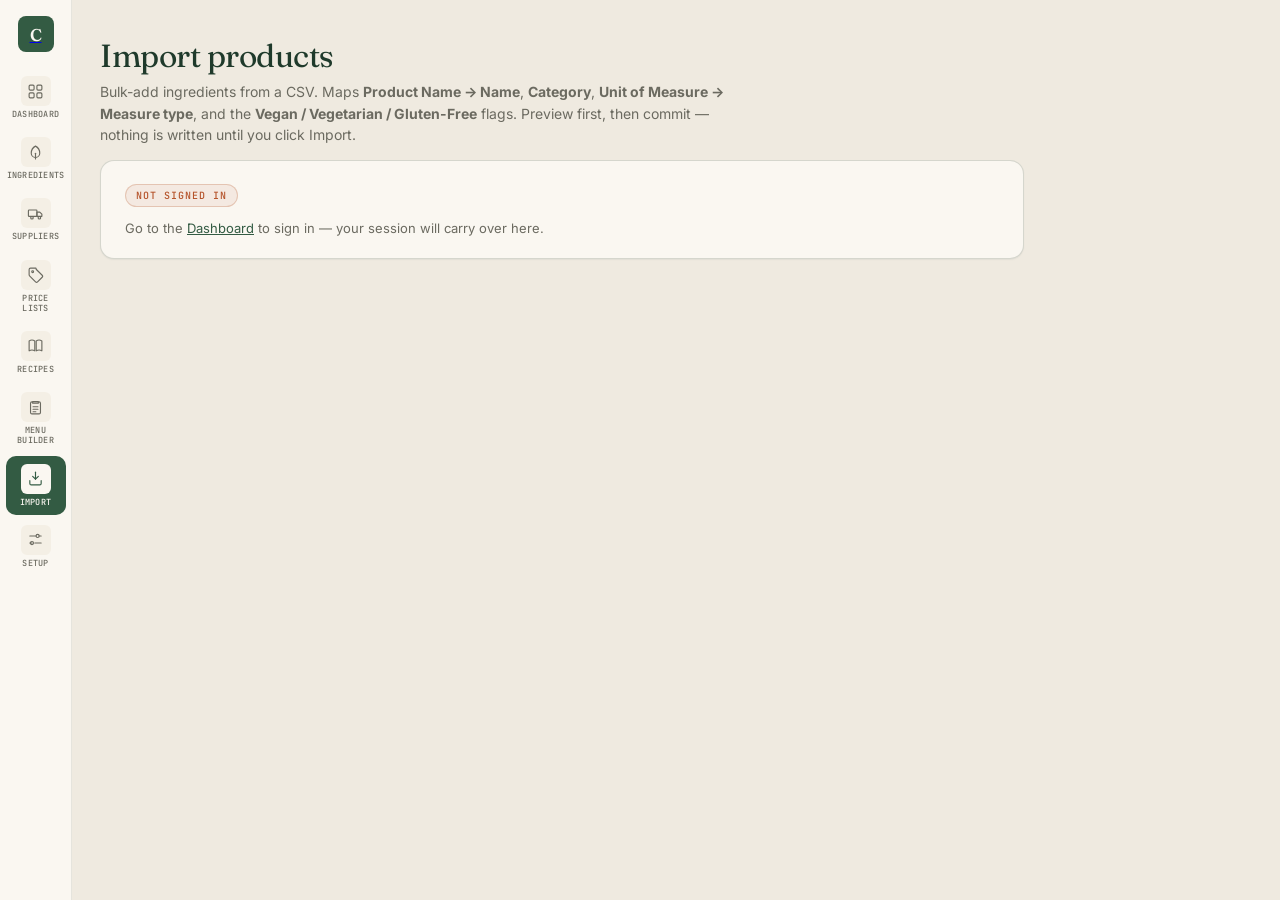
==== import.html @ efb662e0 "Add discard-unsaved-changes guard for dialogs (ESC/backdrop/close-button), skipping the non-form rec" ====
<!DOCTYPE html>
<html lang="en">
<head>
<meta charset="UTF-8">
<meta name="viewport" content="width=device-width, initial-scale=1">
<title>Carisma Ops — Import</title>
<script src="https://accounts.google.com/gsi/client" async defer></script>
<link rel="preconnect" href="https://fonts.googleapis.com">
<link rel="preconnect" href="https://fonts.gstatic.com" crossorigin>
<link href="https://fonts.googleapis.com/css2?family=Fraunces:opsz,wght@9..144,300;9..144,400;9..144,500;9..144,600;9..144,700&family=Inter:wght@400;500;600;700&family=JetBrains+Mono:wght@400;500&display=swap" rel="stylesheet">
<link rel="stylesheet" href="css/style.css?v=6">
</head>
<body>

<header class="app-header">
  <a class="brand" href="index.html" aria-label="Carisma Ops — Dashboard" title="Carisma Ops"></a>
  <nav class="app-nav">
    <a href="index.html" title="Dashboard"><span class="rail-icon"><svg viewBox="0 0 24 24" fill="none" stroke="currentColor" stroke-width="1.6" stroke-linecap="round" stroke-linejoin="round"><rect x="3" y="3" width="7" height="7" rx="1.5"/><rect x="14" y="3" width="7" height="7" rx="1.5"/><rect x="3" y="14" width="7" height="7" rx="1.5"/><rect x="14" y="14" width="7" height="7" rx="1.5"/></svg></span><span class="rail-label">Dashboard</span></a>
    <a href="ingredients.html" title="Ingredients"><span class="rail-icon"><svg viewBox="0 0 24 24" fill="none" stroke="currentColor" stroke-width="1.6" stroke-linecap="round" stroke-linejoin="round"><path d="M12 3c4 2 6 6 6 10a6 6 0 0 1-12 0c0-4 2-8 6-10z"/><path d="M12 13v8"/></svg></span><span class="rail-label">Ingredients</span></a>
    <a href="suppliers.html" title="Suppliers"><span class="rail-icon"><svg viewBox="0 0 24 24" fill="none" stroke="currentColor" stroke-width="1.6" stroke-linecap="round" stroke-linejoin="round"><rect x="2" y="7" width="12" height="9" rx="1"/><path d="M14 10h4l3 3v3h-7z"/><circle cx="7" cy="18" r="1.8"/><circle cx="17.5" cy="18" r="1.8"/></svg></span><span class="rail-label">Suppliers</span></a>
    <a href="supplier-ingredients.html" title="Price Lists"><span class="rail-icon"><svg viewBox="0 0 24 24" fill="none" stroke="currentColor" stroke-width="1.6" stroke-linecap="round" stroke-linejoin="round"><path d="M12.5 3H5a2 2 0 0 0-2 2v7.5a2 2 0 0 0 .59 1.41l8.5 8.5a2 2 0 0 0 2.82 0l6.5-6.5a2 2 0 0 0 0-2.82l-8.5-8.5A2 2 0 0 0 12.5 3z"/><circle cx="8" cy="8" r="1.3"/></svg></span><span class="rail-label">Price Lists</span></a>
    <a href="recipes.html" title="Recipes"><span class="rail-icon"><svg viewBox="0 0 24 24" fill="none" stroke="currentColor" stroke-width="1.6" stroke-linecap="round" stroke-linejoin="round"><path d="M3 5.5c2.5-1.5 5.5-1.5 8 0v14c-2.5-1.5-5.5-1.5-8 0z"/><path d="M21 5.5c-2.5-1.5-5.5-1.5-8 0v14c2.5-1.5 5.5-1.5 8 0z"/></svg></span><span class="rail-label">Recipes</span></a>
    <a href="menu.html" title="Menu Builder"><span class="rail-icon"><svg viewBox="0 0 24 24" fill="none" stroke="currentColor" stroke-width="1.6" stroke-linecap="round" stroke-linejoin="round"><rect x="5" y="4" width="14" height="17" rx="2"/><path d="M9 3.5h6a1 1 0 0 1 1 1V6H8V4.5a1 1 0 0 1 1-1z"/><path d="M8.5 11h7M8.5 14.5h7M8.5 18h4"/></svg></span><span class="rail-label">Menu Builder</span></a>
    <a href="import.html" class="active" title="Import"><span class="rail-icon"><svg viewBox="0 0 24 24" fill="none" stroke="currentColor" stroke-width="1.6" stroke-linecap="round" stroke-linejoin="round"><path d="M12 3v10"/><path d="M8 9l4 4 4-4"/><path d="M4 15v4a2 2 0 0 0 2 2h12a2 2 0 0 0 2-2v-4"/></svg></span><span class="rail-label">Import</span></a>
    <a href="setup.html" title="Setup"><span class="rail-icon"><svg viewBox="0 0 24 24" fill="none" stroke="currentColor" stroke-width="1.6" stroke-linecap="round" stroke-linejoin="round"><path d="M4 7h9M17 7h3M4 17h3M11 17h9"/><circle cx="15" cy="7" r="2.2"/><circle cx="7" cy="17" r="2.2"/></svg></span><span class="rail-label">Setup</span></a>
  </nav>
</header>

<main>
  <h1>Import products</h1>
  <p class="sub">Bulk-add ingredients from a CSV. Maps <strong>Product Name → Name</strong>, <strong>Category</strong>, <strong>Unit of Measure → Measure type</strong>, and the <strong>Vegan / Vegetarian / Gluten-Free</strong> flags. Preview first, then commit — nothing is written until you click Import.</p>

  <div id="signedOutNotice" class="card" style="display:none;">
    <span class="badge off">Not signed in</span>
    <p style="font-size:13px; color:var(--muted); margin-bottom:0;">Go to the <a href="index.html">Dashboard</a> to sign in — your session will carry over here.</p>
  </div>

  <div class="card" id="importCard" style="display:none;">
    <h2 style="margin-top:0;">1. Provide the CSV</h2>
    <label>Choose a .csv file</label>
    <input type="file" id="csvFile" accept=".csv,text/csv">
    <label style="margin-top:16px;">…or paste CSV text</label>
    <textarea id="csvText" style="min-height:120px; font-family:ui-monospace, Menlo, monospace; font-size:12px;" placeholder="Product Name,SKU,Category,Unit of Measure,..."></textarea>
    <div class="checks">
      <label><input type="checkbox" id="skipDupes" checked> Skip products that already exist (match by name)</label>
    </div>
    <button type="button" id="previewBtn">Preview</button>
    <div id="status" class="status-line"></div>
  </div>

  <div class="card" id="previewCard" style="display:none;">
    <h2 style="margin-top:0;">2. Review</h2>
    <div id="summary" class="sub"></div>
    <div style="overflow-x:auto;">
      <table id="previewTable">
        <thead><tr>
          <th>Status</th><th>Name</th><th>Category</th><th>Measure type</th>
          <th>Base unit</th><th>Vg</th><th>Veg</th><th>GF</th><th>Note</th>
        </tr></thead>
        <tbody id="previewBody"></tbody>
      </table>
    </div>
    <button type="button" id="importBtn">Import</button>
    <button type="button" id="cancelBtn" class="secondary">Start over</button>
    <div id="importStatus" class="status-line"></div>
  </div>
</main>

<script src="js/config.js?v=2"></script>
<script src="js/sheets.js?v=2"></script>
<script src="js/units.js?v=3"></script>
<script>
  const RANGE = 'Ingredients!A:K';
  const HEADERS = ['ID','NAME','CATEGORY','MEASURE TYPE','BASE UNIT','DESCRIPTION','STORAGE','SHELF LIFE','VEGAN','VEGETARIAN','GLUTEN FREE'];

  // Unit of Measure (from the CSV) -> one of the app's three measure families.
  // Anything counted (pieces, bunches, packs, dozens…) collapses to "Unit".
  const UOM_MAP = {
    kg: 'Weight', kgs: 'Weight', kilogram: 'Weight', kilograms: 'Weight', kilo: 'Weight', kilos: 'Weight',
    g: 'Weight', gram: 'Weight', grams: 'Weight', gr: 'Weight', weight: 'Weight',
    l: 'Volume', litre: 'Volume', litres: 'Volume', liter: 'Volume', liters: 'Volume',
    ml: 'Volume', millilitre: 'Volume', millilitres: 'Volume', volume: 'Volume',
    piece: 'Unit', pieces: 'Unit', pc: 'Unit', pcs: 'Unit', each: 'Unit', unit: 'Unit', units: 'Unit',
    clove: 'Unit', cloves: 'Unit', bunch: 'Unit', bunches: 'Unit', pack: 'Unit', packs: 'Unit',
    dozen: 'Unit', dozens: 'Unit', head: 'Unit', heads: 'Unit', tin: 'Unit', tins: 'Unit', can: 'Unit', cans: 'Unit'
  };

  const status = document.getElementById('status');
  const importStatus = document.getElementById('importStatus');
  let token = null;
  let existingNames = new Set(); // lowercased names already in the Ingredients tab
  let parsed = [];              // preview rows: {name, category, measureType, baseUnit, vegan, veg, gf, status, note}

  function setStatus(msg, kind) { status.textContent = msg; status.className = 'status-line' + (kind ? ' ' + kind : ''); }
  function setImportStatus(msg, kind) { importStatus.textContent = msg; importStatus.className = 'status-line' + (kind ? ' ' + kind : ''); }

  function requireAuth() {
    const cfg = getStoredConfig();
    token = tryResumeSession();
    if (!token || !cfg.spreadsheetId) {
      document.getElementById('signedOutNotice').style.display = 'block';
      document.getElementById('importCard').style.display = 'none';
      return false;
    }
    document.getElementById('signedOutNotice').style.display = 'none';
    document.getElementById('importCard').style.display = 'block';
    return true;
  }

  function flagChecked(v) {
    return ['yes', 'checked', 'true', 'x', '1', 'y'].includes((v || '').toString().trim().toLowerCase());
  }
  function flagValue(isChecked) { return isChecked ? 'Yes' : ''; }

  // Minimal RFC-4180-ish CSV parser: handles quoted fields, embedded commas,
  // and "" escaped quotes. Returns an array of string arrays.
  function parseCSV(text) {
    if (text.charCodeAt(0) === 0xFEFF) text = text.slice(1); // strip UTF-8 BOM
    const rows = [];
    let field = '', row = [], inQuotes = false;
    for (let i = 0; i < text.length; i++) {
      const ch = text[i];
      if (inQuotes) {
        if (ch === '"') {
          if (text[i + 1] === '"') { field += '"'; i++; }
          else inQuotes = false;
        } else field += ch;
      } else {
        if (ch === '"') inQuotes = true;
        else if (ch === ',') { row.push(field); field = ''; }
        else if (ch === '\r') { /* ignore */ }
        else if (ch === '\n') { row.push(field); rows.push(row); row = []; field = ''; }
        else field += ch;
      }
    }
    if (field.length > 0 || row.length > 0) { row.push(field); rows.push(row); }
    return rows;
  }

  // Finds a column index by trying each candidate against the header names.
  function findCol(header, candidates, contains) {
    const norm = header.map(h => (h || '').toString().trim().toLowerCase());
    for (const c of candidates) {
      const i = contains ? norm.findIndex(h => h.includes(c)) : norm.indexOf(c);
      if (i !== -1) return i;
    }
    return -1;
  }

  async function loadExistingNames() {
    const cfg = getStoredConfig();
    const rows = await sheetsGet(cfg.spreadsheetId, RANGE, token);
    existingNames = new Set(rows.slice(1).map(r => (r[1] || '').toString().trim().toLowerCase()).filter(Boolean));
  }

  function buildPreview(text) {
    const grid = parseCSV(text).filter(r => r.some(c => (c || '').trim() !== ''));
    if (grid.length < 2) throw new Error('No data rows found in the CSV.');
    const header = grid[0];
    const nameIdx = findCol(header, ['product name', 'name']);
    const catIdx = findCol(header, ['category']);
    const uomIdx = findCol(header, ['unit of measure', 'unit', 'uom']);
    const veganIdx = findCol(header, ['vegan'], true);
    const vegIdx = findCol(header, ['vegetarian'], true);
    const gfIdx = findCol(header, ['gluten'], true);
    if (nameIdx === -1 || uomIdx === -1) {
      throw new Error('Could not find the required "Product Name" and "Unit of Measure" columns.');
    }

    const seenInFile = new Set();
    parsed = grid.slice(1).map(r => {
      const name = (r[nameIdx] || '').trim();
      const category = catIdx !== -1 ? (r[catIdx] || '').trim() : '';
      const uomRaw = (r[uomIdx] || '').trim();
      const measureType = UOM_MAP[uomRaw.toLowerCase()] || '';
      const vegan = veganIdx !== -1 && flagChecked(r[veganIdx]);
      const veg = vegIdx !== -1 && flagChecked(r[vegIdx]);
      const gf = gfIdx !== -1 && flagChecked(r[gfIdx]);

      let st = 'new', note = '';
      const key = name.toLowerCase();
      if (!name) { st = 'error'; note = 'Missing product name'; }
      else if (!measureType) { st = 'error'; note = `Unrecognised unit "${uomRaw || '(blank)'}"`; }
      else if (existingNames.has(key)) { st = 'duplicate'; note = 'Already in Ingredients'; }
      else if (seenInFile.has(key)) { st = 'duplicate'; note = 'Repeated in this file'; }
      if (name && st !== 'duplicate') seenInFile.add(key);

      return { name, category, measureType, baseUnit: baseUnitFor(measureType), vegan, veg, gf, status: st, note };
    });
    return parsed;
  }

  function renderPreview() {
    const yn = b => b ? '✓' : '';
    const badgeFor = s => s === 'new' ? '<span class="badge">New</span>'
      : s === 'duplicate' ? '<span class="badge off">Skip</span>'
      : '<span class="badge off">Error</span>';
    document.getElementById('previewBody').innerHTML = parsed.map(p => `
      <tr>
        <td>${badgeFor(p.status)}</td>
        <td>${p.name || '<em style="color:var(--muted)">(blank)</em>'}</td>
        <td>${p.category}</td>
        <td>${p.measureType}</td>
        <td>${p.baseUnit}</td>
        <td>${yn(p.vegan)}</td>
        <td>${yn(p.veg)}</td>
        <td>${yn(p.gf)}</td>
        <td style="color:var(--muted); font-size:12px;">${p.note}</td>
      </tr>
    `).join('');

    const counts = parsed.reduce((a, p) => { a[p.status] = (a[p.status] || 0) + 1; return a; }, {});
    const nNew = counts.new || 0, nDup = counts.duplicate || 0, nErr = counts.error || 0;
    document.getElementById('summary').innerHTML =
      `<strong>${nNew}</strong> new to import · <strong>${nDup}</strong> skipped (duplicates) · <strong>${nErr}</strong> errors. ` +
      (nErr ? 'Rows marked Error are excluded — fix the unit or name and re-preview to include them.' : '');
    const btn = document.getElementById('importBtn');
    btn.textContent = nNew ? `Import ${nNew} product${nNew === 1 ? '' : 's'}` : 'Nothing to import';
    btn.disabled = nNew === 0;
    document.getElementById('previewCard').style.display = 'block';
  }

  async function doPreview() {
    if (!requireAuth()) return;
    const text = document.getElementById('csvText').value.trim();
    if (!text) { setStatus('Paste some CSV or choose a file first.', 'error'); return; }
    setStatus('Reading current ingredients…');
    try {
      await loadExistingNames();
      buildPreview(text);
      setStatus('');
      setImportStatus('');
      renderPreview();
      document.getElementById('previewCard').scrollIntoView({ behavior: 'smooth', block: 'start' });
    } catch (err) {
      setStatus('Error: ' + err.message, 'error');
    }
  }

  async function doImport() {
    if (!requireAuth()) return;
    const toAdd = parsed.filter(p => p.status === 'new');
    if (!toAdd.length) return;
    const cfg = getStoredConfig();
    document.getElementById('importBtn').disabled = true;
    setImportStatus(`Importing ${toAdd.length} product(s)…`);
    try {
      // Read the live list once, both to assign sequential IDs and to make sure
      // the header carries the dietary columns before we append.
      const existing = await sheetsGet(cfg.spreadsheetId, RANGE, token);
      const rows = existing.length ? existing : [HEADERS];
      const headerLen = (rows[0] || []).filter(c => (c || '').trim() !== '').length;
      if (headerLen < HEADERS.length) {
        await sheetsUpdateRange(cfg.spreadsheetId, 'Ingredients!A1:K1', [HEADERS], token, 'USER_ENTERED');
      }

      // Assign IDs continuing from the highest existing ING number.
      let n = 0;
      for (let i = 1; i < rows.length; i++) {
        const cell = (rows[i][0] || '').toString();
        if (cell.startsWith('ING')) { const v = parseInt(cell.slice(3), 10); if (!isNaN(v) && v > n) n = v; }
      }
      const newRows = toAdd.map(p => {
        n += 1;
        const id = 'ING' + String(n).padStart(3, '0');
        return [id, p.name, p.category, p.measureType, p.baseUnit, '', '', '', flagValue(p.vegan), flagValue(p.veg), flagValue(p.gf)];
      });

      await sheetsAppendRows(cfg.spreadsheetId, RANGE, newRows, token);
      setImportStatus(`Imported ${newRows.length} product(s). They now show as duplicates if you re-preview.`, 'ok');
      // Refresh duplicate detection and re-render so the same file can't double-import.
      await loadExistingNames();
      buildPreview(document.getElementById('csvText').value.trim());
      renderPreview();
    } catch (err) {
      setImportStatus('Error importing: ' + err.message + ' — if the Ingredients tab is missing, run Setup first.', 'error');
      document.getElementById('importBtn').disabled = false;
    }
  }

  document.getElementById('csvFile').addEventListener('change', (e) => {
    const file = e.target.files[0];
    if (!file) return;
    const reader = new FileReader();
    reader.onload = () => { document.getElementById('csvText').value = reader.result; setStatus(`Loaded ${file.name}. Click Preview.`, 'ok'); };
    reader.onerror = () => setStatus('Could not read the file.', 'error');
    reader.readAsText(file);
  });

  document.getElementById('previewBtn').addEventListener('click', doPreview);
  document.getElementById('importBtn').addEventListener('click', doImport);
  document.getElementById('cancelBtn').addEventListener('click', () => {
    document.getElementById('previewCard').style.display = 'none';
    parsed = [];
    setImportStatus('');
  });

  window.addEventListener('load', requireAuth);
</script>
</body>
</html>
---- css/style.css ----
:root {
  /* surfaces */
  --bg:      #EFEAE0;
  --bg2:     #E8E2D5;
  --paper:   #FAF7F1;
  --paper2:  #F4EFE5;

  /* sage */
  --green900: #1F3A2B;
  --green800: #284A36;
  --green700: #335B43;
  --green600: #4A7A57;
  --green500: #6E9C7A;
  --green300: #B7CCB9;
  --green100: #DCE7DA;
  --green50:  #E9F0E5;

  /* text */
  --textDark:   #1F3A2B;
  --textMid:    #335B43;
  --textMuted:  #6B6A60;
  --textMuted2: #8E8C7F;

  /* borders */
  --line:       rgba(46,60,43,0.10);
  --lineStrong: rgba(46,60,43,0.18);

  /* accents */
  --rust:   #B5532A;
  --butter: #D9B36C;

  /* status */
  --amber:        #B5532A;
  --amberBg:      rgba(181,83,42,0.08);
  --amberBorder:  rgba(181,83,42,0.25);
  --red:          #B91C1C;
  --redBg:        #FEE2E2;
  --redBorder:    #FECACA;
  --successText:   #335B43;
  --successBg:     #E9F0E5;
  --successBorder: #DCE7DA;

  /* type */
  --serif: 'Fraunces', 'Iowan Old Style', Georgia, serif;
  --mono:  'JetBrains Mono', ui-monospace, 'SF Mono', Menlo, monospace;
  --sans:  'Inter', system-ui, -apple-system, 'Segoe UI', sans-serif;

  /* radii */
  --rSm: 6px;
  --rMd: 10px;
  --rLg: 14px;
  --rXl: 20px;

  /* shadows */
  --shadowSm: 0 1px 2px rgba(31,58,43,0.04), 0 1px 0 rgba(31,58,43,0.02);
  --shadowMd: 0 4px 14px rgba(31,58,43,0.06), 0 1px 2px rgba(31,58,43,0.04);
  --shadowLg: 0 24px 60px -20px rgba(31,58,43,0.30), 0 8px 20px -12px rgba(31,58,43,0.18);

  /* legacy aliases — referenced inline in a few HTML/JS-rendered templates */
  --muted:  var(--textMuted);
  --accent: var(--rust);
  --good:   var(--green700);
  --warn:   var(--rust);
  --radius: var(--rLg);
}

* { box-sizing: border-box; }

body {
  font-family: var(--sans);
  background: var(--bg);
  color: var(--textDark);
  margin: 0;
  padding: 0 0 60px 0;
  -webkit-font-smoothing: antialiased;
}

header.app-header {
  position: fixed;
  top: 0; left: 0; bottom: 0;
  width: 72px;
  background: var(--paper);
  border-right: 1px solid var(--line);
  display: flex;
  flex-direction: column;
  align-items: center;
  gap: 4px;
  padding: 16px 0 20px;
  overflow-y: auto;
  z-index: 10;
}

header.app-header .brand {
  display: block;
  width: 36px;
  height: 36px;
  margin-bottom: 12px;
  flex-shrink: 0;
}
header.app-header .brand::before {
  content: "C";
  display: grid;
  place-items: center;
  width: 36px;
  height: 36px;
  border-radius: 8px;
  background: var(--green700);
  color: var(--paper);
  font-family: var(--serif);
  font-size: 17px;
  font-weight: 600;
}

nav.app-nav {
  display: flex;
  flex-direction: column;
  align-items: center;
  gap: 2px;
  width: 100%;
}
nav.app-nav a {
  display: flex;
  flex-direction: column;
  align-items: center;
  gap: 3px;
  width: 60px;
  padding: 8px 2px;
  border-radius: var(--rMd);
  text-decoration: none;
  color: var(--textMuted);
  transition: background 0.12s ease, color 0.12s ease;
}
nav.app-nav a:hover { background: var(--paper2); color: var(--textDark); }
nav.app-nav a.active { background: var(--green700); color: var(--paper); }
nav.app-nav a.active .rail-icon { background: var(--paper); color: var(--green700); }
.rail-icon {
  display: grid;
  place-items: center;
  width: 30px;
  height: 30px;
  border-radius: var(--rSm);
  background: var(--paper2);
  color: inherit;
}
.rail-icon svg { width: 17px; height: 17px; }
.rail-label {
  font-family: var(--mono);
  font-size: 8.5px;
  font-weight: 500;
  letter-spacing: 0.03em;
  text-transform: uppercase;
  text-align: center;
  line-height: 1.2;
}

main {
  max-width: 980px;
  margin: 0 auto 0 72px;
  padding: 36px 28px;
}

@media (max-width: 640px) {
  header.app-header { width: 56px; }
  header.app-header .brand, header.app-header .brand::before { width: 28px; height: 28px; font-size: 13px; }
  nav.app-nav a { width: 48px; padding: 6px 2px; }
  .rail-icon { width: 24px; height: 24px; }
  .rail-icon svg { width: 14px; height: 14px; }
  .rail-label { font-size: 7.5px; }
  main { margin-left: 56px !important; padding: 24px 14px; }
}

h1 {
  font-family: var(--serif);
  font-weight: 400;
  font-size: 32px;
  letter-spacing: -0.015em;
  color: var(--textDark);
  margin: 0 0 6px 0;
}
h2 {
  font-family: var(--serif);
  font-weight: 500;
  font-size: 19px;
  letter-spacing: -0.005em;
  margin: 32px 0 12px 0;
  color: var(--textDark);
}
p.sub { color: var(--textMuted); margin-top: 0; font-size: 14px; line-height: 1.55; max-width: 640px; }
p.sub a, main a { color: var(--green700); }

.card {
  background: var(--paper);
  border: 1px solid var(--lineStrong);
  border-radius: var(--rLg);
  box-shadow: var(--shadowSm);
  padding: 22px 24px;
  margin-bottom: 18px;
}

.card-grid {
  display: grid;
  grid-template-columns: 1fr 1fr;
  gap: 14px;
}
@media (max-width: 620px) { .card-grid { grid-template-columns: 1fr; } }

.nav-card {
  display: block;
  text-decoration: none;
  color: var(--textDark);
  background: var(--paper);
  border: 1px solid var(--line);
  border-radius: var(--rLg);
  box-shadow: var(--shadowSm);
  padding: 20px 22px;
  transition: border-color 0.15s, box-shadow 0.15s;
}
.nav-card:hover { border-color: var(--green600); box-shadow: var(--shadowMd); }
.nav-card .title {
  font-family: var(--serif);
  font-weight: 500;
  font-size: 17px;
  color: var(--textDark);
  margin-bottom: 6px;
}
.nav-card .desc { color: var(--textMuted); font-size: 13px; line-height: 1.5; }

label {
  display: block;
  font-family: var(--mono);
  font-size: 10.5px;
  font-weight: 500;
  color: var(--textMuted);
  text-transform: uppercase;
  letter-spacing: 0.10em;
  margin-top: 14px;
  margin-bottom: 6px;
}
input, select, textarea {
  width: 100%;
  padding: 10px 12px;
  border: 1px solid var(--lineStrong);
  border-radius: var(--rMd);
  font-size: 14px;
  font-family: var(--sans);
  color: var(--textDark);
  background: #FFFFFF;
  box-shadow: var(--shadowSm);
  transition: border-color 0.12s ease, box-shadow 0.12s ease;
}
input:focus, select:focus, textarea:focus {
  outline: none;
  border-color: var(--green600);
  box-shadow: 0 0 0 3px rgba(74,122,87,0.12);
}
input:disabled, select:disabled, textarea:disabled {
  background: var(--paper2);
  color: var(--textMuted);
  box-shadow: none;
}
textarea { resize: vertical; min-height: 64px; }

button {
  margin-top: 18px;
  height: 40px;
  padding: 0 18px;
  border: 1px solid transparent;
  border-radius: var(--rMd);
  background: var(--green700);
  color: var(--paper);
  font-family: var(--sans);
  font-size: 14px;
  font-weight: 500;
  letter-spacing: -0.005em;
  cursor: pointer;
  transition: background 0.12s ease;
}
button:hover { background: var(--green800); }
button.secondary {
  background: var(--paper);
  color: var(--textDark);
  border: 1px solid var(--lineStrong);
  margin-left: 8px;
}
button.secondary:hover { background: var(--paper2); border-color: var(--green600); }
button:disabled { opacity: 0.45; cursor: not-allowed; }
button.danger { background: transparent; color: var(--rust); border-color: rgba(181,83,42,0.3); }
button.danger:hover { background: rgba(181,83,42,0.08); }

#status, .status-line { margin-top: 14px; font-size: 13px; color: var(--textMuted); font-family: var(--sans); }
.status-line.error { color: var(--red); }
.status-line.ok { color: var(--green700); }

.badge {
  display: inline-block;
  font-family: var(--mono);
  font-size: 10px;
  font-weight: 500;
  letter-spacing: 0.10em;
  text-transform: uppercase;
  padding: 4px 10px;
  border-radius: 999px;
  background: var(--successBg);
  color: var(--successText);
  border: 1px solid var(--successBorder);
}
.badge.off {
  border-color: var(--amberBorder);
  background: var(--amberBg);
  color: var(--rust);
}
.badge.muted {
  border-color: var(--line);
  background: var(--paper2);
  color: var(--textMuted);
}

table { width: 100%; border-collapse: collapse; margin-top: 16px; font-size: 13px; }
th, td { text-align: left; padding: 10px 12px; border-bottom: 1px solid var(--line); vertical-align: top; }
th {
  font-family: var(--mono);
  color: var(--textMuted);
  font-weight: 500;
  font-size: 10.5px;
  text-transform: uppercase;
  letter-spacing: 0.10em;
  background: var(--paper2);
}
td { color: var(--textDark); }
tr:hover td { background: var(--paper2); }
table.clickable tbody tr { cursor: pointer; }
/* Inline row controls (edit/move/remove icons) size themselves via their own
   padding, not the big form-button treatment above. */
td button { margin-top: 0; height: auto; }

/* Row anatomy: a name/value on its own line with a smaller mono "sub" line
   underneath (category, contact, unit rate, etc). Reused for both name cells
   and cost cells — .num additionally right-aligns and is applied to the <td>. */
.cell-main { display: block; font-family: var(--serif); font-size: 14px; color: var(--textDark); line-height: 1.3; }
.cell-main:is(a) { color: var(--green700); text-decoration: none; }
.cell-main:is(a):hover { text-decoration: underline; }
.cell-sub {
  display: block;
  font-family: var(--mono);
  font-size: 10.5px;
  font-weight: 500;
  color: var(--textMuted);
  letter-spacing: 0.04em;
  margin-top: 2px;
}
th.num, td.num { text-align: right; }

.field-row { display: grid; grid-template-columns: 1fr 1fr; gap: 14px; }
.field-row.three { grid-template-columns: 1fr 1fr 1fr; }
@media (max-width: 700px) { .field-row, .field-row.three { grid-template-columns: 1fr; } }

.totals {
  margin-top: 16px;
  border-top: 1px solid var(--line);
  padding-top: 14px;
  font-size: 14px;
}
.totals .line { display: flex; justify-content: space-between; padding: 5px 0; color: var(--textMuted); font-family: var(--sans); }
.totals .line.grand {
  color: var(--textDark);
  font-weight: 500;
  font-family: var(--serif);
  font-size: 18px;
  border-top: 1px solid var(--line);
  margin-top: 6px;
  padding-top: 12px;
}

.hint { font-size: 12px; color: var(--textMuted2); margin-top: 6px; line-height: 1.5; }
.pill-row { display: flex; gap: 8px; flex-wrap: wrap; margin: 8px 0 4px; }

/* Toolbar above a list (e.g. the "+ Add" action) */
.toolbar { display: flex; gap: 8px; align-items: center; flex-wrap: wrap; margin: 6px 0 4px; }
.toolbar button { margin-top: 0; }
button.add-btn { display: inline-flex; align-items: center; gap: 7px; }
button.add-btn .plus { font-size: 16px; line-height: 1; font-weight: 600; }

/* Modal dialog (used for the Add / detail forms) */
dialog {
  position: relative;
  border: 1px solid var(--lineStrong);
  border-radius: var(--rLg);
  padding: 0;
  max-width: 560px;
  width: calc(100% - 40px);
  background: var(--paper);
  color: var(--textDark);
  box-shadow: var(--shadowLg);
}
dialog::backdrop { background: rgba(31,58,43,0.35); }

/* In-dialog "discard unsaved changes?" prompt — see js/dialog-guard.js */
.discard-panel { display: none; position: absolute; inset: 0; background: rgba(31,58,43,0.35); border-radius: var(--rLg); align-items: center; justify-content: center; padding: 20px; z-index: 1; }
.discard-panel.open { display: flex; }
.discard-panel .box { background: var(--paper2); border: 1px solid var(--lineStrong); border-radius: var(--rMd); box-shadow: var(--shadowMd); padding: 20px 22px; max-width: 320px; width: 100%; }
.discard-panel h3 { margin: 0 0 6px; font-family: var(--serif); font-weight: 500; font-size: 16px; color: var(--textDark); }
.discard-panel p { margin: 0 0 16px; font-size: 13px; color: var(--textMuted); line-height: 1.5; }
.discard-panel .actions { display: flex; gap: 8px; justify-content: flex-end; }
.discard-panel .actions button { margin: 0; }
.dialog-head {
  display: flex;
  align-items: center;
  justify-content: space-between;
  padding: 18px 22px;
  border-bottom: 1px solid var(--line);
}
.dialog-head h2 { margin: 0; font-family: var(--serif); font-weight: 500; font-size: 19px; }
.dialog-close {
  margin: 0;
  height: auto;
  padding: 5px 11px;
  background: var(--paper2);
  color: var(--textMuted);
  border: 1px solid var(--line);
  border-radius: 999px;
  font-size: 15px;
  line-height: 1;
  cursor: pointer;
}
.dialog-close:hover { background: var(--paper); border-color: var(--green600); color: var(--green700); }
.dialog-body { padding: 8px 22px 22px; }

/* A titled sub-section inside a dialog (e.g. the supplier-linking block) */
.dialog-section { border-top: 1px dashed var(--line); margin-top: 20px; padding-top: 8px; }
.dialog-section h3 { font-family: var(--serif); font-weight: 500; font-size: 15px; margin: 14px 0 6px; color: var(--textDark); }

/* Compact controls inside the paste-review table */
#reviewTable td select, #reviewTable td input { padding: 6px 8px; font-size: 13px; margin-top: 0; box-shadow: none; }
#reviewTable td { vertical-align: middle; }

/* Wider dialogs for the recipe detail and paste importer */
#recipeDialog { max-width: 720px; }
#pasteDialog { max-width: 880px; }

/* Inline dietary checkboxes */
.checks { display: flex; gap: 18px; flex-wrap: wrap; margin-top: 14px; }
.checks label {
  display: inline-flex; align-items: center; gap: 7px; margin: 0;
  font-family: var(--sans);
  font-size: 13px; font-weight: 500; color: var(--textDark);
  text-transform: none; letter-spacing: normal;
}
input[type="checkbox"] { width: auto; margin: 0; box-shadow: none; accent-color: var(--green700); }
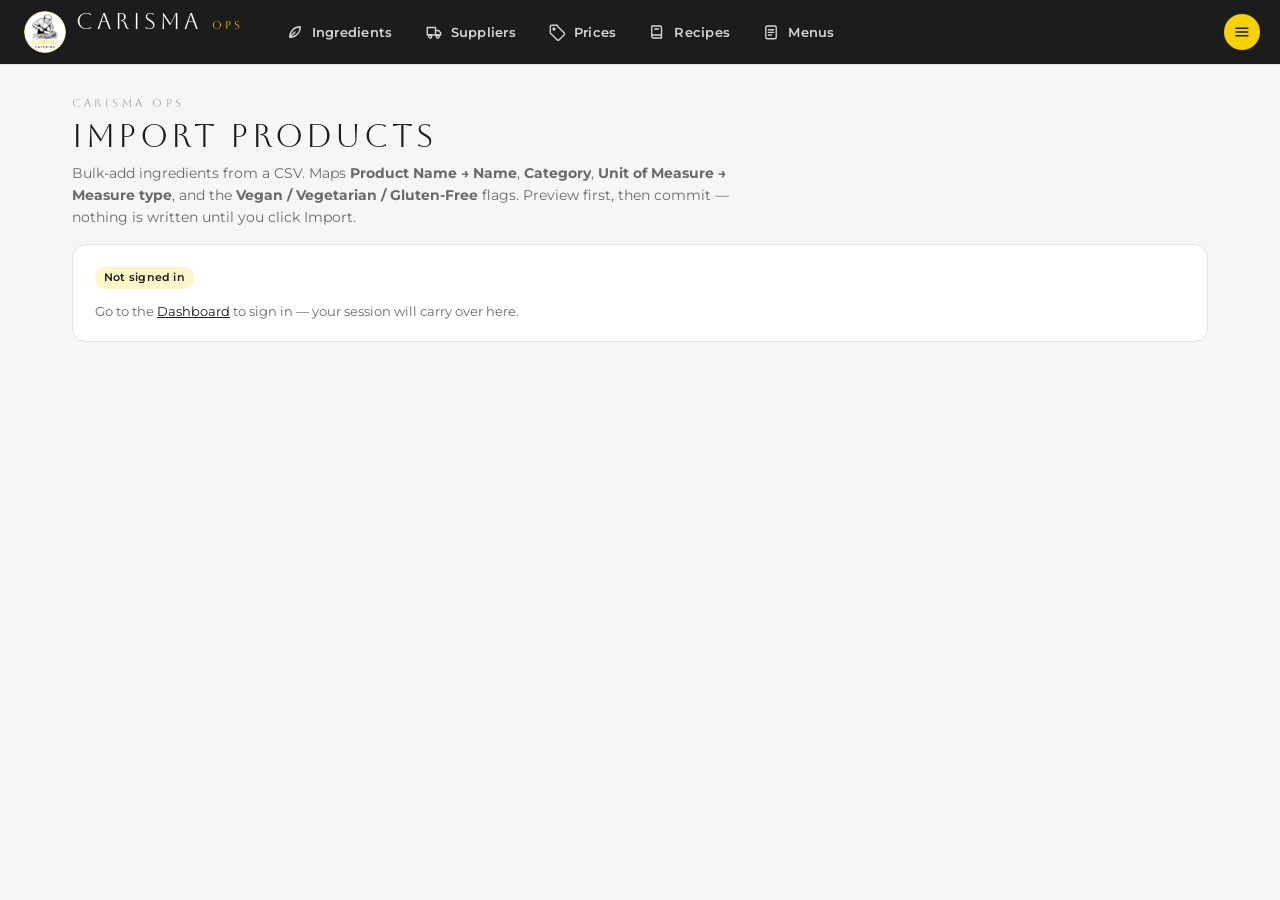
==== commit 1627dd53: "Redesign to match Conviviale Ops: top bar, bottom tabs, record cards Replace the side rail with a to" ====
--- a/import.html
+++ b/import.html
@@ -2,32 +2,68 @@
 <html lang="en">
 <head>
 <meta charset="UTF-8">
-<meta name="viewport" content="width=device-width, initial-scale=1">
+<meta name="viewport" content="width=device-width, initial-scale=1, viewport-fit=cover">
+<meta name="theme-color" content="#1c1c1c">
+<link rel="icon" href="assets/logo-badge.png" type="image/png">
+<link rel="apple-touch-icon" href="assets/apple-touch-icon.png">
 <title>Carisma Ops — Import</title>
 <script src="https://accounts.google.com/gsi/client" async defer></script>
 <link rel="preconnect" href="https://fonts.googleapis.com">
 <link rel="preconnect" href="https://fonts.gstatic.com" crossorigin>
-<link href="https://fonts.googleapis.com/css2?family=Fraunces:opsz,wght@9..144,300;9..144,400;9..144,500;9..144,600;9..144,700&family=Inter:wght@400;500;600;700&family=JetBrains+Mono:wght@400;500&display=swap" rel="stylesheet">
-<link rel="stylesheet" href="css/style.css?v=6">
+<link rel="stylesheet" href="https://fonts.googleapis.com/css2?family=Aboreto&family=Montserrat:wght@400;500;600;700&display=swap">
+<link rel="stylesheet" href="css/style.css?v=13">
 </head>
 <body>
 
-<header class="app-header">
-  <a class="brand" href="index.html" aria-label="Carisma Ops — Dashboard" title="Carisma Ops"></a>
-  <nav class="app-nav">
-    <a href="index.html" title="Dashboard"><span class="rail-icon"><svg viewBox="0 0 24 24" fill="none" stroke="currentColor" stroke-width="1.6" stroke-linecap="round" stroke-linejoin="round"><rect x="3" y="3" width="7" height="7" rx="1.5"/><rect x="14" y="3" width="7" height="7" rx="1.5"/><rect x="3" y="14" width="7" height="7" rx="1.5"/><rect x="14" y="14" width="7" height="7" rx="1.5"/></svg></span><span class="rail-label">Dashboard</span></a>
-    <a href="ingredients.html" title="Ingredients"><span class="rail-icon"><svg viewBox="0 0 24 24" fill="none" stroke="currentColor" stroke-width="1.6" stroke-linecap="round" stroke-linejoin="round"><path d="M12 3c4 2 6 6 6 10a6 6 0 0 1-12 0c0-4 2-8 6-10z"/><path d="M12 13v8"/></svg></span><span class="rail-label">Ingredients</span></a>
-    <a href="suppliers.html" title="Suppliers"><span class="rail-icon"><svg viewBox="0 0 24 24" fill="none" stroke="currentColor" stroke-width="1.6" stroke-linecap="round" stroke-linejoin="round"><rect x="2" y="7" width="12" height="9" rx="1"/><path d="M14 10h4l3 3v3h-7z"/><circle cx="7" cy="18" r="1.8"/><circle cx="17.5" cy="18" r="1.8"/></svg></span><span class="rail-label">Suppliers</span></a>
-    <a href="supplier-ingredients.html" title="Price Lists"><span class="rail-icon"><svg viewBox="0 0 24 24" fill="none" stroke="currentColor" stroke-width="1.6" stroke-linecap="round" stroke-linejoin="round"><path d="M12.5 3H5a2 2 0 0 0-2 2v7.5a2 2 0 0 0 .59 1.41l8.5 8.5a2 2 0 0 0 2.82 0l6.5-6.5a2 2 0 0 0 0-2.82l-8.5-8.5A2 2 0 0 0 12.5 3z"/><circle cx="8" cy="8" r="1.3"/></svg></span><span class="rail-label">Price Lists</span></a>
-    <a href="recipes.html" title="Recipes"><span class="rail-icon"><svg viewBox="0 0 24 24" fill="none" stroke="currentColor" stroke-width="1.6" stroke-linecap="round" stroke-linejoin="round"><path d="M3 5.5c2.5-1.5 5.5-1.5 8 0v14c-2.5-1.5-5.5-1.5-8 0z"/><path d="M21 5.5c-2.5-1.5-5.5-1.5-8 0v14c2.5-1.5 5.5-1.5 8 0z"/></svg></span><span class="rail-label">Recipes</span></a>
-    <a href="menu.html" title="Menu Builder"><span class="rail-icon"><svg viewBox="0 0 24 24" fill="none" stroke="currentColor" stroke-width="1.6" stroke-linecap="round" stroke-linejoin="round"><rect x="5" y="4" width="14" height="17" rx="2"/><path d="M9 3.5h6a1 1 0 0 1 1 1V6H8V4.5a1 1 0 0 1 1-1z"/><path d="M8.5 11h7M8.5 14.5h7M8.5 18h4"/></svg></span><span class="rail-label">Menu Builder</span></a>
-    <a href="import.html" class="active" title="Import"><span class="rail-icon"><svg viewBox="0 0 24 24" fill="none" stroke="currentColor" stroke-width="1.6" stroke-linecap="round" stroke-linejoin="round"><path d="M12 3v10"/><path d="M8 9l4 4 4-4"/><path d="M4 15v4a2 2 0 0 0 2 2h12a2 2 0 0 0 2-2v-4"/></svg></span><span class="rail-label">Import</span></a>
-    <a href="setup.html" title="Setup"><span class="rail-icon"><svg viewBox="0 0 24 24" fill="none" stroke="currentColor" stroke-width="1.6" stroke-linecap="round" stroke-linejoin="round"><path d="M4 7h9M17 7h3M4 17h3M11 17h9"/><circle cx="15" cy="7" r="2.2"/><circle cx="7" cy="17" r="2.2"/></svg></span><span class="rail-label">Setup</span></a>
+<header class="topbar">
+  <a class="brand" href="index.html" aria-label="Carisma Ops home">
+    <img src="assets/logo-badge.png" alt="" width="38" height="38">
+    <span class="brand-name">Carisma</span>
+    <span class="brand-sub">Ops</span>
+  </a>
+  <nav class="nav" aria-label="Main">
+    <a href="ingredients.html">
+      <svg class="icon" viewBox="0 0 24 24" aria-hidden="true" fill="none" stroke="currentColor" stroke-width="1.8" stroke-linecap="round" stroke-linejoin="round"><path d="M5 19c0-8 6-14 14-14 0 8-6 14-14 14zM5 19l7-7"/></svg>
+      <span>Ingredients</span>
+    </a>
+    <a href="suppliers.html">
+      <svg class="icon" viewBox="0 0 24 24" aria-hidden="true" fill="none" stroke="currentColor" stroke-width="1.8" stroke-linecap="round" stroke-linejoin="round"><path d="M3 6h11v10H3zM14 10h4l3 3v3h-7"/><circle cx="7" cy="18" r="2"/><circle cx="17" cy="18" r="2"/></svg>
+      <span>Suppliers</span>
+    </a>
+    <a href="supplier-ingredients.html">
+      <svg class="icon" viewBox="0 0 24 24" aria-hidden="true" fill="none" stroke="currentColor" stroke-width="1.8" stroke-linecap="round" stroke-linejoin="round"><path d="M12.5 3H5a2 2 0 0 0-2 2v7.5a2 2 0 0 0 .59 1.41l8.5 8.5a2 2 0 0 0 2.82 0l6.5-6.5a2 2 0 0 0 0-2.82l-8.5-8.5A2 2 0 0 0 12.5 3z"/><circle cx="8" cy="8" r="1.3"/></svg>
+      <span>Prices</span>
+    </a>
+    <a href="recipes.html">
+      <svg class="icon" viewBox="0 0 24 24" aria-hidden="true" fill="none" stroke="currentColor" stroke-width="1.8" stroke-linecap="round" stroke-linejoin="round"><path d="M5 4h11a2 2 0 0 1 2 2v14H7a2 2 0 0 1-2-2zM5 18a2 2 0 0 1 2-2h11M9 8h5"/></svg>
+      <span>Recipes</span>
+    </a>
+    <a href="menu.html">
+      <svg class="icon" viewBox="0 0 24 24" aria-hidden="true" fill="none" stroke="currentColor" stroke-width="1.8" stroke-linecap="round" stroke-linejoin="round"><rect x="5" y="4" width="14" height="17" rx="2"/><path d="M8.5 9h7M8.5 12.5h7M8.5 16h4"/></svg>
+      <span>Menus</span>
+    </a>
   </nav>
+  <div class="top-actions">
+    <details class="account">
+      <summary class="avatar" aria-label="More pages" title="More">
+        <svg class="icon" viewBox="0 0 24 24" aria-hidden="true" fill="none" stroke="currentColor" stroke-width="1.8" stroke-linecap="round" stroke-linejoin="round"><path d="M4 7h16M4 12h16M4 17h16"/></svg>
+      </summary>
+      <div class="menu">
+        <a class="menu-item" href="index.html">Dashboard &amp; sign-in</a>
+        <a class="menu-item active" href="import.html">Import products</a>
+        <a class="menu-item" href="setup.html">Sheet setup</a>
+      </div>
+    </details>
+  </div>
 </header>
 
 <main>
-  <h1>Import products</h1>
+  <div class="page-head">
+    <div>
+      <p class="overline">Carisma Ops</p>
+      <h1>Import products</h1>
+    </div>
+  </div>
   <p class="sub">Bulk-add ingredients from a CSV. Maps <strong>Product Name → Name</strong>, <strong>Category</strong>, <strong>Unit of Measure → Measure type</strong>, and the <strong>Vegan / Vegetarian / Gluten-Free</strong> flags. Preview first, then commit — nothing is written until you click Import.</p>
 
   <div id="signedOutNotice" class="card" style="display:none;">
@@ -68,7 +104,7 @@
 
 <script src="js/config.js?v=2"></script>
 <script src="js/sheets.js?v=2"></script>
-<script src="js/units.js?v=3"></script>
+<script src="js/units.js?v=4"></script>
 <script>
   const RANGE = 'Ingredients!A:K';
   const HEADERS = ['ID','NAME','CATEGORY','MEASURE TYPE','BASE UNIT','DESCRIPTION','STORAGE','SHELF LIFE','VEGAN','VEGETARIAN','GLUTEN FREE'];
--- a/css/style.css
+++ b/css/style.css
@@ -1,448 +1,392 @@
+/* Carisma Ops — same design system as Conviviale Ops (top bar, bottom tabs on phones,
+   record cards, sheet dialogs), in Carisma's colours: white, #1c1c1c, #f6d201.
+   Type: Aboreto (display, uppercase) + Montserrat (text). Mobile first. */
+
 :root {
-  /* surfaces */
-  --bg:      #EFEAE0;
-  --bg2:     #E8E2D5;
-  --paper:   #FAF7F1;
-  --paper2:  #F4EFE5;
-
-  /* sage */
-  --green900: #1F3A2B;
-  --green800: #284A36;
-  --green700: #335B43;
-  --green600: #4A7A57;
-  --green500: #6E9C7A;
-  --green300: #B7CCB9;
-  --green100: #DCE7DA;
-  --green50:  #E9F0E5;
-
-  /* text */
-  --textDark:   #1F3A2B;
-  --textMid:    #335B43;
-  --textMuted:  #6B6A60;
-  --textMuted2: #8E8C7F;
-
-  /* borders */
-  --line:       rgba(46,60,43,0.10);
-  --lineStrong: rgba(46,60,43,0.18);
-
-  /* accents */
-  --rust:   #B5532A;
-  --butter: #D9B36C;
+  /* brand */
+  --white: #ffffff;
+  --ink: #1c1c1c;
+  --yellow: #f6d201;
+
+  /* neutrals derived from the three above */
+  --black: #000000;
+  --yellow-soft: #fdf6c7;
+  --paper: #f6f6f6;
+  --surface: var(--white);
+  --soft: #efefef;
+  --line: #e2e2e2;
+  --lineStrong: #cfcfcf;
+  --muted: #6a6a6a;
+  --faint: #9a9a9a;
 
   /* status */
-  --amber:        #B5532A;
-  --amberBg:      rgba(181,83,42,0.08);
-  --amberBorder:  rgba(181,83,42,0.25);
-  --red:          #B91C1C;
-  --redBg:        #FEE2E2;
-  --redBorder:    #FECACA;
-  --successText:   #335B43;
-  --successBg:     #E9F0E5;
-  --successBorder: #DCE7DA;
-
-  /* type */
-  --serif: 'Fraunces', 'Iowan Old Style', Georgia, serif;
-  --mono:  'JetBrains Mono', ui-monospace, 'SF Mono', Menlo, monospace;
-  --sans:  'Inter', system-ui, -apple-system, 'Segoe UI', sans-serif;
-
-  /* radii */
-  --rSm: 6px;
-  --rMd: 10px;
-  --rLg: 14px;
-  --rXl: 20px;
-
-  /* shadows */
-  --shadowSm: 0 1px 2px rgba(31,58,43,0.04), 0 1px 0 rgba(31,58,43,0.02);
-  --shadowMd: 0 4px 14px rgba(31,58,43,0.06), 0 1px 2px rgba(31,58,43,0.04);
-  --shadowLg: 0 24px 60px -20px rgba(31,58,43,0.30), 0 8px 20px -12px rgba(31,58,43,0.18);
+  --danger: #b3261e;
+  --danger-soft: #fbe9e7;
+  --ok: #2e7d32;
+
+  --display: "Aboreto", Georgia, serif;
+  --text: "Montserrat", system-ui, -apple-system, "Segoe UI", sans-serif;
+  --radius: 14px;
+  --shadow: 0 1px 2px rgb(28 28 28 / .06), 0 6px 20px rgb(28 28 28 / .08);
+  --topbar-h: 56px;
+  --bottombar-h: 64px;
+  --safe-b: env(safe-area-inset-bottom, 0px);
+  --safe-t: env(safe-area-inset-top, 0px);
 
   /* legacy aliases — referenced inline in a few HTML/JS-rendered templates */
-  --muted:  var(--textMuted);
-  --accent: var(--rust);
-  --good:   var(--green700);
-  --warn:   var(--rust);
-  --radius: var(--rLg);
+  --accent: var(--ink);
+  --good: var(--ok);
+  --warn: var(--danger);
+  --serif: var(--display);
+  --sans: var(--text);
+  --mono: var(--text);
+
+  font-family: var(--text);
+  color: var(--ink);
+  background: var(--paper);
+  -webkit-text-size-adjust: 100%;
 }
 
 * { box-sizing: border-box; }
-
+html { background: var(--paper); }
 body {
-  font-family: var(--sans);
-  background: var(--bg);
-  color: var(--textDark);
-  margin: 0;
-  padding: 0 0 60px 0;
-  -webkit-font-smoothing: antialiased;
-}
-
-header.app-header {
-  position: fixed;
-  top: 0; left: 0; bottom: 0;
-  width: 72px;
-  background: var(--paper);
-  border-right: 1px solid var(--line);
-  display: flex;
-  flex-direction: column;
-  align-items: center;
-  gap: 4px;
-  padding: 16px 0 20px;
-  overflow-y: auto;
-  z-index: 10;
-}
-
-header.app-header .brand {
-  display: block;
-  width: 36px;
-  height: 36px;
-  margin-bottom: 12px;
-  flex-shrink: 0;
-}
-header.app-header .brand::before {
-  content: "C";
-  display: grid;
-  place-items: center;
-  width: 36px;
-  height: 36px;
-  border-radius: 8px;
-  background: var(--green700);
-  color: var(--paper);
-  font-family: var(--serif);
-  font-size: 17px;
-  font-weight: 600;
-}
-
-nav.app-nav {
-  display: flex;
-  flex-direction: column;
-  align-items: center;
-  gap: 2px;
-  width: 100%;
-}
-nav.app-nav a {
-  display: flex;
-  flex-direction: column;
-  align-items: center;
-  gap: 3px;
-  width: 60px;
-  padding: 8px 2px;
-  border-radius: var(--rMd);
-  text-decoration: none;
-  color: var(--textMuted);
-  transition: background 0.12s ease, color 0.12s ease;
-}
-nav.app-nav a:hover { background: var(--paper2); color: var(--textDark); }
-nav.app-nav a.active { background: var(--green700); color: var(--paper); }
-nav.app-nav a.active .rail-icon { background: var(--paper); color: var(--green700); }
-.rail-icon {
-  display: grid;
-  place-items: center;
-  width: 30px;
-  height: 30px;
-  border-radius: var(--rSm);
-  background: var(--paper2);
-  color: inherit;
-}
-.rail-icon svg { width: 17px; height: 17px; }
-.rail-label {
-  font-family: var(--mono);
-  font-size: 8.5px;
-  font-weight: 500;
-  letter-spacing: 0.03em;
-  text-transform: uppercase;
-  text-align: center;
-  line-height: 1.2;
-}
+  margin: 0; min-height: 100vh; min-height: 100dvh; font-size: 15px; line-height: 1.45;
+  background: var(--paper); -webkit-font-smoothing: antialiased; -webkit-tap-highlight-color: transparent;
+}
+[hidden] { display: none !important; }
+h1, h2, h3 { margin: 0; font-weight: 400; }
+a { color: var(--ink); }
+.muted { color: var(--muted); }
+.icon { width: 22px; height: 22px; flex-shrink: 0; }
+:focus-visible { outline: 2px solid var(--yellow); outline-offset: 2px; }
+
+.overline { margin: 0; font-family: var(--display); text-transform: uppercase; letter-spacing: .32em; color: var(--faint); font-size: 11px; }
+
+/* ---------- Top bar ---------- */
+.topbar {
+  position: sticky; top: 0; z-index: 20; display: flex; align-items: center; gap: 12px;
+  height: calc(var(--topbar-h) + var(--safe-t)); padding: var(--safe-t) 8px 0 16px;
+  background: var(--ink); color: var(--white);
+  box-shadow: 0 1px 0 rgb(0 0 0 / .08);
+}
+.brand { display: flex; align-items: baseline; gap: 10px; text-decoration: none; color: inherit; flex-shrink: 0; }
+.brand img { width: 38px; height: 38px; align-self: center; border-radius: 50%; }
+.brand-name { font-family: var(--display); text-transform: uppercase; letter-spacing: .18em; font-size: 20px; line-height: 1; }
+.brand-sub { font-family: var(--display); text-transform: uppercase; letter-spacing: .3em; font-size: 11px; color: var(--yellow); }
+.top-actions { margin-left: auto; display: flex; align-items: center; gap: 2px; }
+
+.account { position: relative; }
+.account summary { list-style: none; }
+.account summary::-webkit-details-marker { display: none; }
+.avatar {
+  width: 36px; height: 36px; margin: 4px; border-radius: 50%; display: grid; place-items: center; cursor: pointer;
+  background: var(--yellow); color: var(--ink);
+}
+.avatar .icon { width: 18px; height: 18px; }
+.account .menu {
+  position: absolute; right: 4px; top: calc(100% + 6px); width: 230px; background: var(--surface); color: var(--ink);
+  border: 1px solid var(--line); border-radius: var(--radius); box-shadow: var(--shadow); padding: 8px; display: grid; gap: 2px;
+}
+.menu-item {
+  font-size: 14px; text-align: left; color: var(--ink); cursor: pointer;
+  padding: 12px 10px; border-radius: 8px; text-decoration: none;
+}
+.menu-item:hover { background: var(--soft); }
+.menu-item.active { font-weight: 700; }
+
+/* Navigation: bottom tab bar on phones, inline in the top bar on wider screens */
+.nav {
+  position: fixed; z-index: 20; left: 0; right: 0; bottom: 0; display: grid; grid-template-columns: repeat(5, 1fr);
+  height: calc(var(--bottombar-h) + var(--safe-b)); padding-bottom: var(--safe-b);
+  background: rgb(255 255 255 / .96); backdrop-filter: blur(8px); border-top: 1px solid var(--line);
+}
+.nav a {
+  display: flex; flex-direction: column; align-items: center; justify-content: center; gap: 3px; position: relative;
+  text-decoration: none; color: var(--muted); font-size: 11px; font-weight: 600; letter-spacing: .02em;
+}
+.nav a.active { color: var(--ink); }
+.nav a.active::before { content: ""; position: absolute; top: 0; width: 32px; height: 3px; border-radius: 0 0 3px 3px; background: var(--yellow); }
 
 main {
-  max-width: 980px;
-  margin: 0 auto 0 72px;
-  padding: 36px 28px;
-}
-
-@media (max-width: 640px) {
-  header.app-header { width: 56px; }
-  header.app-header .brand, header.app-header .brand::before { width: 28px; height: 28px; font-size: 13px; }
-  nav.app-nav a { width: 48px; padding: 6px 2px; }
-  .rail-icon { width: 24px; height: 24px; }
-  .rail-icon svg { width: 14px; height: 14px; }
-  .rail-label { font-size: 7.5px; }
-  main { margin-left: 56px !important; padding: 24px 14px; }
-}
-
-h1 {
-  font-family: var(--serif);
-  font-weight: 400;
-  font-size: 32px;
-  letter-spacing: -0.015em;
-  color: var(--textDark);
-  margin: 0 0 6px 0;
-}
-h2 {
-  font-family: var(--serif);
-  font-weight: 500;
-  font-size: 19px;
-  letter-spacing: -0.005em;
-  margin: 32px 0 12px 0;
-  color: var(--textDark);
-}
-p.sub { color: var(--textMuted); margin-top: 0; font-size: 14px; line-height: 1.55; max-width: 640px; }
-p.sub a, main a { color: var(--green700); }
-
+  max-width: 1200px; margin: 0 auto; position: relative; isolation: isolate; overflow-x: clip;
+  padding: 20px 16px calc(var(--bottombar-h) + var(--safe-b) + 88px);
+}
+
+/* ---------- Page header ---------- */
+.page-head { display: flex; align-items: flex-end; justify-content: space-between; gap: 12px; margin-bottom: 10px; }
+.page-head .overline { margin-bottom: 6px; }
+.page-logo { width: 84px; height: 84px; border-radius: 50%; flex-shrink: 0; }
+h1 { font-family: var(--display); text-transform: uppercase; letter-spacing: .1em; color: var(--ink); font-size: 26px; line-height: 1.1; }
+h2 { font-family: var(--display); text-transform: uppercase; letter-spacing: .16em; font-size: 13px; color: var(--muted); margin: 28px 0 10px; }
+p.sub, div.sub { color: var(--muted); margin: 0 0 16px; font-size: 14px; line-height: 1.55; max-width: 680px; }
+.hint { font-size: 12px; color: var(--muted); margin: 6px 0 0; line-height: 1.5; }
+
+/* ---------- Buttons ---------- */
+/* A bare <button> is the primary action; .secondary is the outlined one. */
+button {
+  font: inherit; font-size: 14px; font-weight: 600; border: 1px solid var(--ink); background: var(--ink); color: var(--white);
+  min-height: 44px; margin-top: 18px; padding: 10px 18px; border-radius: 999px; cursor: pointer;
+  display: inline-flex; align-items: center; justify-content: center; gap: 8px; white-space: nowrap;
+  transition: background .15s, border-color .15s;
+}
+button:hover:not(:disabled) { background: var(--black); }
+button:disabled { opacity: .55; cursor: default; }
+button.secondary { background: var(--surface); color: var(--ink); border-color: var(--line); margin-left: 8px; }
+button.secondary:hover:not(:disabled) { background: var(--soft); }
+button.danger { background: var(--surface); color: var(--danger); border-color: var(--line); }
+button.danger:hover:not(:disabled) { background: var(--danger-soft); border-color: #efc9c5; }
+/* Inline row controls (edit/move/remove icons) size themselves via their own padding. */
+td button { margin-top: 0; min-height: 0; padding: 4px 10px; font-weight: 500; }
+
+/* ---------- Toolbar & filters ---------- */
+.toolbar { display: flex; gap: 8px; align-items: center; flex-wrap: wrap; margin: 0 0 12px; }
+.toolbar button { margin: 0; }
+button.add-btn .plus { font-size: 18px; line-height: 1; font-weight: 500; }
+
+/* Floating add button on phones */
+button.add-btn {
+  position: fixed; z-index: 15; right: 16px; bottom: calc(var(--bottombar-h) + var(--safe-b) + 16px);
+  width: 58px; height: 58px; padding: 0; border-radius: 50%; border: 0; font-size: 0;
+  background: var(--yellow); color: var(--ink); box-shadow: 0 6px 18px rgb(28 28 28 / .28);
+}
+button.add-btn:hover:not(:disabled) { background: var(--yellow); }
+button.add-btn:active { scale: .96; }
+button.add-btn .plus { font-size: 32px; font-weight: 400; }
+
+.filter-bar { display: flex; gap: 8px; align-items: center; flex-wrap: wrap; margin: 0 0 16px; }
+.filter-bar input[type="search"] { flex: 1 1 100%; border-radius: 999px; padding-left: 18px; }
+.filter-bar select { flex: 0 1 auto; width: auto; max-width: 190px; border-radius: 999px; min-height: 40px; padding: 8px 32px 8px 14px; font-size: 14px; }
+.filter-bar .checks { margin: 0; gap: 8px; }
+/* Filter checkboxes read as toggle chips */
+.filter-bar .checks label {
+  position: relative; cursor: pointer; white-space: nowrap; border: 1px solid var(--line); background: var(--surface);
+  border-radius: 999px; padding: 8px 14px; font-size: 14px; font-weight: 400; min-height: 40px;
+}
+.filter-bar .checks input { position: absolute; opacity: 0; pointer-events: none; }
+.filter-bar .checks label:has(input:checked) { background: var(--ink); border-color: var(--ink); color: var(--white); }
+.filter-bar .checks label:has(input:focus-visible) { outline: 2px solid var(--yellow); outline-offset: 2px; }
+
+.col-picker-wrap { position: relative; display: inline-block; }
+.col-menu {
+  position: absolute; left: 0; top: calc(100% + 6px); z-index: 30; min-width: 200px;
+  background: var(--surface); border: 1px solid var(--line); border-radius: var(--radius); box-shadow: var(--shadow); padding: 10px 14px;
+}
+.col-menu label { display: flex; align-items: center; gap: 10px; font-size: 14px; font-weight: 500; margin: 0; min-height: 36px; cursor: pointer; }
+
+/* ---------- Forms ---------- */
+label { display: block; font-size: 13px; font-weight: 600; color: var(--ink); margin: 14px 0 6px; }
+input, select, textarea {
+  font: inherit; font-size: 16px; /* 16px stops iOS zooming into fields */
+  color: var(--ink); background: var(--surface); border: 1px solid var(--line); border-radius: 10px;
+  padding: 11px 12px; min-height: 46px; min-width: 0; width: 100%;
+}
+select {
+  appearance: none; -webkit-appearance: none; padding-right: 34px;
+  background: var(--surface) url("data:image/svg+xml,%3Csvg xmlns='http://www.w3.org/2000/svg' viewBox='0 0 24 24' fill='none' stroke='%236a6a6a' stroke-width='2' stroke-linecap='round'%3E%3Cpath d='m6 9 6 6 6-6'/%3E%3C/svg%3E") right 10px center / 18px no-repeat;
+}
+textarea { resize: vertical; min-height: 72px; }
+input:focus, select:focus, textarea:focus { outline: none; border-color: var(--ink); box-shadow: 0 0 0 3px rgb(246 210 1 / .45); }
+input:disabled, select:disabled, textarea:disabled { background-color: var(--soft); color: var(--muted); }
+input[type="checkbox"] { accent-color: var(--ink); width: 20px; height: 20px; min-height: 0; padding: 0; margin: 0; flex-shrink: 0; }
+input[type="file"] { padding: 9px 12px; font-size: 14px; }
+
+.field-row { display: grid; grid-template-columns: 1fr; gap: 0 12px; }
+/* Stacked on phones: later cells need the gap their inline "margin-top:0" removes. */
+@media (max-width: 819px) { .field-row > div + div > label { margin-top: 14px !important; } }
+.checks { display: flex; gap: 8px 18px; flex-wrap: wrap; margin-top: 14px; }
+.checks label { display: inline-flex; align-items: center; gap: 8px; margin: 0; font-size: 15px; font-weight: 500; cursor: pointer; }
+
+.status-line { margin-top: 12px; font-size: 13px; color: var(--muted); }
+.status-line:empty { display: none; }
+.status-line.error { color: var(--danger); background: var(--danger-soft); border-radius: 10px; padding: 10px 12px; font-size: 14px; font-weight: 500; }
+.status-line.ok { color: var(--ok); }
+
+/* ---------- Panels & record cards ---------- */
 .card {
-  background: var(--paper);
-  border: 1px solid var(--lineStrong);
-  border-radius: var(--rLg);
-  box-shadow: var(--shadowSm);
-  padding: 22px 24px;
-  margin-bottom: 18px;
-}
-
-.card-grid {
-  display: grid;
-  grid-template-columns: 1fr 1fr;
-  gap: 14px;
-}
-@media (max-width: 620px) { .card-grid { grid-template-columns: 1fr; } }
-
-.nav-card {
-  display: block;
-  text-decoration: none;
-  color: var(--textDark);
-  background: var(--paper);
-  border: 1px solid var(--line);
-  border-radius: var(--rLg);
-  box-shadow: var(--shadowSm);
-  padding: 20px 22px;
-  transition: border-color 0.15s, box-shadow 0.15s;
-}
-.nav-card:hover { border-color: var(--green600); box-shadow: var(--shadowMd); }
-.nav-card .title {
-  font-family: var(--serif);
-  font-weight: 500;
-  font-size: 17px;
-  color: var(--textDark);
-  margin-bottom: 6px;
-}
-.nav-card .desc { color: var(--textMuted); font-size: 13px; line-height: 1.5; }
-
-label {
-  display: block;
-  font-family: var(--mono);
-  font-size: 10.5px;
-  font-weight: 500;
-  color: var(--textMuted);
-  text-transform: uppercase;
-  letter-spacing: 0.10em;
-  margin-top: 14px;
-  margin-bottom: 6px;
-}
-input, select, textarea {
-  width: 100%;
-  padding: 10px 12px;
-  border: 1px solid var(--lineStrong);
-  border-radius: var(--rMd);
-  font-size: 14px;
-  font-family: var(--sans);
-  color: var(--textDark);
-  background: #FFFFFF;
-  box-shadow: var(--shadowSm);
-  transition: border-color 0.12s ease, box-shadow 0.12s ease;
-}
-input:focus, select:focus, textarea:focus {
-  outline: none;
-  border-color: var(--green600);
-  box-shadow: 0 0 0 3px rgba(74,122,87,0.12);
-}
-input:disabled, select:disabled, textarea:disabled {
-  background: var(--paper2);
-  color: var(--textMuted);
-  box-shadow: none;
-}
-textarea { resize: vertical; min-height: 64px; }
-
-button {
-  margin-top: 18px;
-  height: 40px;
-  padding: 0 18px;
-  border: 1px solid transparent;
-  border-radius: var(--rMd);
-  background: var(--green700);
-  color: var(--paper);
-  font-family: var(--sans);
-  font-size: 14px;
-  font-weight: 500;
-  letter-spacing: -0.005em;
-  cursor: pointer;
-  transition: background 0.12s ease;
-}
-button:hover { background: var(--green800); }
-button.secondary {
-  background: var(--paper);
-  color: var(--textDark);
-  border: 1px solid var(--lineStrong);
-  margin-left: 8px;
-}
-button.secondary:hover { background: var(--paper2); border-color: var(--green600); }
-button:disabled { opacity: 0.45; cursor: not-allowed; }
-button.danger { background: transparent; color: var(--rust); border-color: rgba(181,83,42,0.3); }
-button.danger:hover { background: rgba(181,83,42,0.08); }
-
-#status, .status-line { margin-top: 14px; font-size: 13px; color: var(--textMuted); font-family: var(--sans); }
-.status-line.error { color: var(--red); }
-.status-line.ok { color: var(--green700); }
-
-.badge {
-  display: inline-block;
-  font-family: var(--mono);
-  font-size: 10px;
-  font-weight: 500;
-  letter-spacing: 0.10em;
-  text-transform: uppercase;
-  padding: 4px 10px;
-  border-radius: 999px;
-  background: var(--successBg);
-  color: var(--successText);
-  border: 1px solid var(--successBorder);
-}
-.badge.off {
-  border-color: var(--amberBorder);
-  background: var(--amberBg);
-  color: var(--rust);
-}
-.badge.muted {
-  border-color: var(--line);
-  background: var(--paper2);
-  color: var(--textMuted);
-}
-
-table { width: 100%; border-collapse: collapse; margin-top: 16px; font-size: 13px; }
-th, td { text-align: left; padding: 10px 12px; border-bottom: 1px solid var(--line); vertical-align: top; }
-th {
-  font-family: var(--mono);
-  color: var(--textMuted);
-  font-weight: 500;
-  font-size: 10.5px;
-  text-transform: uppercase;
-  letter-spacing: 0.10em;
-  background: var(--paper2);
-}
-td { color: var(--textDark); }
-tr:hover td { background: var(--paper2); }
+  position: relative; background: var(--surface); border: 1px solid var(--line); border-radius: var(--radius);
+  padding: 16px; margin-bottom: 16px;
+}
+.card > h2:first-child { margin-top: 0; }
+
+.cards, .card-grid { display: grid; gap: 10px; margin-bottom: 16px; }
+.cards > .card, .nav-card {
+  position: relative; background: var(--surface); border: 1px solid var(--line); border-radius: var(--radius);
+  padding: 14px 16px; margin: 0; display: grid; gap: 8px; align-content: start;
+  text-decoration: none; color: var(--ink); transition: border-color .15s, box-shadow .15s;
+}
+.cards > .card:hover, .nav-card:hover { border-color: var(--lineStrong); box-shadow: var(--shadow); }
+.cards > .card.active { border-color: var(--ink); box-shadow: inset 4px 0 0 var(--yellow); }
+/* Whole card opens the record; links and buttons inside stay tappable above it. */
+.card-hit { position: absolute; inset: 0; margin: 0; min-height: 0; padding: 0; border: 0; background: none; border-radius: inherit; cursor: pointer; z-index: 0; }
+.card-hit:hover:not(:disabled) { background: none; }
+.card a, .card .card-actions { position: relative; z-index: 1; }
+.card-top { display: flex; justify-content: space-between; align-items: flex-start; gap: 12px; }
+.card-name, .nav-card .title { font-weight: 600; font-size: 16px; line-height: 1.3; }
+.card-sub, .nav-card .desc { font-size: 13px; color: var(--muted); margin-top: 2px; line-height: 1.5; }
+.card-figure { text-align: right; flex-shrink: 0; }
+.card-figure strong { display: block; font-size: 16px; font-weight: 700; font-variant-numeric: tabular-nums; }
+.card-figure span { font-size: 12px; color: var(--muted); font-variant-numeric: tabular-nums; }
+.card-meta { display: flex; flex-wrap: wrap; gap: 4px 14px; font-size: 13px; color: var(--muted); }
+.card-meta b { color: var(--ink); font-weight: 600; }
+.card-actions { display: flex; gap: 8px; }
+.card-actions button { flex: 1; margin: 0; min-height: 40px; font-size: 13px; }
+.tags, .pill-row { display: flex; flex-wrap: wrap; gap: 5px; }
+.tag, .badge {
+  display: inline-block; font-size: 11px; font-weight: 600; padding: 3px 9px; border-radius: 99px;
+  background: var(--soft); color: var(--muted); letter-spacing: .02em;
+}
+.tag.flag, .badge.off { background: var(--yellow-soft); color: var(--ink); }
+.badge.muted { background: var(--soft); color: var(--muted); }
+
+.empty { display: grid; justify-items: center; gap: 10px; text-align: center; padding: 48px 16px; color: var(--muted); }
+
+/* Price lists: one panel per supplier, one row per product */
+.panel-head { display: flex; justify-content: space-between; align-items: baseline; gap: 12px; margin-bottom: 10px; }
+.panel-head .card-name { text-decoration: none; }
+.panel-head a.card-name:hover { text-decoration: underline; }
+.price-rows { display: grid; gap: 6px; }
+.price-row {
+  display: flex; justify-content: space-between; align-items: center; gap: 12px; min-height: 56px;
+  padding: 10px 12px; border: 1px solid var(--line); border-radius: 12px; background: var(--surface);
+  text-decoration: none; color: inherit; cursor: pointer;
+}
+.price-row:hover, .price-row:focus-visible { border-color: var(--ink); }
+.pr-main { min-width: 0; display: grid; font-size: 14px; font-weight: 600; }
+.pr-main small { font-size: 12px; font-weight: 400; color: var(--muted); }
+.pr-cost { display: grid; text-align: right; flex-shrink: 0; font-variant-numeric: tabular-nums; }
+.pr-cost b { font-size: 15px; }
+.pr-cost small { font-size: 11px; color: var(--muted); }
+
+/* ---------- Tables (dialogs, menu builder, import preview) ---------- */
+table { width: 100%; border-collapse: collapse; margin-top: 12px; font-size: 14px; }
+th, td { text-align: left; padding: 10px 10px; border-bottom: 1px solid var(--line); vertical-align: top; }
+th { color: var(--muted); font-weight: 600; font-size: 11px; text-transform: uppercase; letter-spacing: .08em; white-space: nowrap; }
 table.clickable tbody tr { cursor: pointer; }
-/* Inline row controls (edit/move/remove icons) size themselves via their own
-   padding, not the big form-button treatment above. */
-td button { margin-top: 0; height: auto; }
-
-/* Row anatomy: a name/value on its own line with a smaller mono "sub" line
-   underneath (category, contact, unit rate, etc). Reused for both name cells
-   and cost cells — .num additionally right-aligns and is applied to the <td>. */
-.cell-main { display: block; font-family: var(--serif); font-size: 14px; color: var(--textDark); line-height: 1.3; }
-.cell-main:is(a) { color: var(--green700); text-decoration: none; }
+table.clickable tbody tr:hover td { background: var(--paper); }
+tr.active-row td { background: var(--yellow-soft); }
+table.clickable tbody tr.active-row:hover td { background: var(--yellow-soft); }
+th.num, td.num { text-align: right; font-variant-numeric: tabular-nums; }
+td input, td select { min-height: 38px; padding: 6px 10px; font-size: 14px; }
+td select { padding-right: 28px; background-position: right 6px center; }
+
+/* Row anatomy: a name/value with a smaller "sub" line underneath. */
+.cell-main { display: block; font-weight: 600; font-size: 14px; color: var(--ink); line-height: 1.3; }
+.cell-main:is(a) { text-decoration: none; }
 .cell-main:is(a):hover { text-decoration: underline; }
-.cell-sub {
-  display: block;
-  font-family: var(--mono);
-  font-size: 10.5px;
-  font-weight: 500;
-  color: var(--textMuted);
-  letter-spacing: 0.04em;
-  margin-top: 2px;
-}
-th.num, td.num { text-align: right; }
-
-.field-row { display: grid; grid-template-columns: 1fr 1fr; gap: 14px; }
-.field-row.three { grid-template-columns: 1fr 1fr 1fr; }
-@media (max-width: 700px) { .field-row, .field-row.three { grid-template-columns: 1fr; } }
-
-.totals {
-  margin-top: 16px;
-  border-top: 1px solid var(--line);
-  padding-top: 14px;
-  font-size: 14px;
-}
-.totals .line { display: flex; justify-content: space-between; padding: 5px 0; color: var(--textMuted); font-family: var(--sans); }
-.totals .line.grand {
-  color: var(--textDark);
-  font-weight: 500;
-  font-family: var(--serif);
-  font-size: 18px;
-  border-top: 1px solid var(--line);
-  margin-top: 6px;
-  padding-top: 12px;
-}
-
-.hint { font-size: 12px; color: var(--textMuted2); margin-top: 6px; line-height: 1.5; }
-.pill-row { display: flex; gap: 8px; flex-wrap: wrap; margin: 8px 0 4px; }
-
-/* Toolbar above a list (e.g. the "+ Add" action) */
-.toolbar { display: flex; gap: 8px; align-items: center; flex-wrap: wrap; margin: 6px 0 4px; }
-.toolbar button { margin-top: 0; }
-button.add-btn { display: inline-flex; align-items: center; gap: 7px; }
-button.add-btn .plus { font-size: 16px; line-height: 1; font-weight: 600; }
-
-/* Modal dialog (used for the Add / detail forms) */
+.cell-sub { display: block; font-size: 12px; color: var(--muted); margin-top: 2px; }
+
+.totals { margin-top: 16px; padding: 12px 14px; background: var(--soft); border-radius: 10px; font-size: 14px; }
+.totals .line { display: flex; justify-content: space-between; gap: 12px; padding: 3px 0; color: var(--muted); font-variant-numeric: tabular-nums; }
+.totals .line.grand { color: var(--ink); font-weight: 700; font-size: 18px; }
+
+/* ---------- Dialog (full-screen sheet on phones) ---------- */
 dialog {
-  position: relative;
-  border: 1px solid var(--lineStrong);
-  border-radius: var(--rLg);
-  padding: 0;
-  max-width: 560px;
-  width: calc(100% - 40px);
-  background: var(--paper);
-  color: var(--textDark);
-  box-shadow: var(--shadowLg);
-}
-dialog::backdrop { background: rgba(31,58,43,0.35); }
+  border: 0; padding: 0; margin: 0; width: 100%; max-width: 100%; height: 100%; max-height: 100%;
+  background: var(--surface); color: var(--ink);
+}
+dialog[open] { display: flex; flex-direction: column; animation: sheet-up .22s ease-out; }
+@keyframes sheet-up { from { translate: 0 24px; opacity: 0; } }
+dialog::backdrop { background: rgb(28 28 28 / .5); }
+.dialog-head {
+  display: flex; justify-content: space-between; align-items: center; gap: 8px; flex-shrink: 0;
+  padding: calc(10px + var(--safe-t)) 8px 10px 20px; border-bottom: 1px solid var(--line);
+}
+.dialog-head h2 { margin: 0; font-family: var(--display); text-transform: uppercase; letter-spacing: .08em; color: var(--ink); font-size: 18px; line-height: 1.2; }
+button.dialog-close {
+  border: 0; background: none; color: var(--muted); width: 44px; height: 44px; min-height: 0; margin: 0; padding: 0;
+  border-radius: 50%; font-size: 26px; font-weight: 400; line-height: 1; flex-shrink: 0;
+}
+button.dialog-close:hover:not(:disabled) { background: var(--soft); }
+.dialog-body { padding: 18px 20px calc(24px + var(--safe-b)); overflow: auto; flex: 1; -webkit-overflow-scrolling: touch; }
+.dialog-body > form > label:first-child, .dialog-body .field-row:first-child label { margin-top: 0; }
+
+/* A titled sub-section inside a dialog (e.g. the supplier-linking block) */
+.dialog-section { border-top: 1px solid var(--line); margin-top: 22px; padding-top: 18px; }
+.dialog-section h3 { font-family: var(--display); text-transform: uppercase; letter-spacing: .16em; font-size: 13px; color: var(--muted); margin: 0 0 8px; }
 
 /* In-dialog "discard unsaved changes?" prompt — see js/dialog-guard.js */
-.discard-panel { display: none; position: absolute; inset: 0; background: rgba(31,58,43,0.35); border-radius: var(--rLg); align-items: center; justify-content: center; padding: 20px; z-index: 1; }
+.discard-panel { display: none; position: absolute; inset: 0; background: rgb(28 28 28 / .5); border-radius: inherit; align-items: center; justify-content: center; padding: 20px; z-index: 40; }
 .discard-panel.open { display: flex; }
-.discard-panel .box { background: var(--paper2); border: 1px solid var(--lineStrong); border-radius: var(--rMd); box-shadow: var(--shadowMd); padding: 20px 22px; max-width: 320px; width: 100%; }
-.discard-panel h3 { margin: 0 0 6px; font-family: var(--serif); font-weight: 500; font-size: 16px; color: var(--textDark); }
-.discard-panel p { margin: 0 0 16px; font-size: 13px; color: var(--textMuted); line-height: 1.5; }
+.discard-panel .box { background: var(--surface); border-radius: var(--radius); box-shadow: var(--shadow); padding: 20px; max-width: 340px; width: 100%; }
+.discard-panel h3 { margin: 0 0 6px; font-weight: 600; font-size: 16px; }
+.discard-panel p { margin: 0 0 16px; font-size: 14px; color: var(--muted); line-height: 1.5; }
 .discard-panel .actions { display: flex; gap: 8px; justify-content: flex-end; }
 .discard-panel .actions button { margin: 0; }
-.dialog-head {
-  display: flex;
-  align-items: center;
-  justify-content: space-between;
-  padding: 18px 22px;
-  border-bottom: 1px solid var(--line);
-}
-.dialog-head h2 { margin: 0; font-family: var(--serif); font-weight: 500; font-size: 19px; }
-.dialog-close {
-  margin: 0;
-  height: auto;
-  padding: 5px 11px;
-  background: var(--paper2);
-  color: var(--textMuted);
-  border: 1px solid var(--line);
-  border-radius: 999px;
-  font-size: 15px;
-  line-height: 1;
-  cursor: pointer;
-}
-.dialog-close:hover { background: var(--paper); border-color: var(--green600); color: var(--green700); }
-.dialog-body { padding: 8px 22px 22px; }
-
-/* A titled sub-section inside a dialog (e.g. the supplier-linking block) */
-.dialog-section { border-top: 1px dashed var(--line); margin-top: 20px; padding-top: 8px; }
-.dialog-section h3 { font-family: var(--serif); font-weight: 500; font-size: 15px; margin: 14px 0 6px; color: var(--textDark); }
-
-/* Compact controls inside the paste-review table */
-#reviewTable td select, #reviewTable td input { padding: 6px 8px; font-size: 13px; margin-top: 0; box-shadow: none; }
-#reviewTable td { vertical-align: middle; }
-
-/* Wider dialogs for the recipe detail and paste importer */
-#recipeDialog { max-width: 720px; }
-#pasteDialog { max-width: 880px; }
-
-/* Inline dietary checkboxes */
-.checks { display: flex; gap: 18px; flex-wrap: wrap; margin-top: 14px; }
-.checks label {
-  display: inline-flex; align-items: center; gap: 7px; margin: 0;
-  font-family: var(--sans);
-  font-size: 13px; font-weight: 500; color: var(--textDark);
-  text-transform: none; letter-spacing: normal;
-}
-input[type="checkbox"] { width: auto; margin: 0; box-shadow: none; accent-color: var(--green700); }
+
+/* Recipe detail: content, with its actions in a row above on phones and a rail on the right on wider screens. */
+.recipe-detail { display: flex; flex-direction: column; gap: 16px; }
+.recipe-detail > * { flex-shrink: 0; }
+.recipe-detail-main { min-width: 0; }
+.recipe-detail-actions { order: -1; display: flex; flex-wrap: wrap; gap: 8px; }
+.recipe-detail-actions button { margin: 0; flex: 1 1 auto; }
+
+/* Recipe lines: drag-to-reorder handle, inline component swap, and the
+   trailing type-to-add row (see js/recipe-modal.js). */
+#rm_linesTable td { vertical-align: middle; }
+#rm_linesTable td.drag-col { width: 20px; padding: 10px 0 10px 8px; }
+.drag-handle { cursor: grab; color: var(--faint); font-size: 12px; line-height: 1; user-select: none; }
+.drag-handle:active { cursor: grabbing; }
+#rm_linesBody tr.dragging { opacity: .4; }
+#rm_linesBody tr.drop-above { box-shadow: inset 0 2px 0 0 var(--ink); }
+#rm_linesBody tr.drop-below { box-shadow: inset 0 -2px 0 0 var(--ink); }
+#rm_linesBody tr.new-row td { border-bottom: none; }
+/* Flag for an ingredient line with no priced supplier currently linked. */
+#rm_linesBody tr.line-unlinked td { background: var(--yellow-soft); }
+#rmp_reviewTable td { vertical-align: middle; }
+
+.search-wrap { position: relative; display: inline-block; width: 100%; }
+#rm_linesTable .search-wrap { min-width: 190px; }
+.row-input, .row-select { min-height: 38px; padding: 6px 8px; font-size: 14px; border-radius: 8px; }
+.row-input { border-color: transparent; background: transparent; }
+.row-input::placeholder { color: var(--faint); }
+.row-input:focus { background: var(--surface); }
+.row-select { width: auto; min-width: 72px; padding-right: 28px; background-position: right 6px center; }
+.qty-cell { display: flex; gap: 6px; align-items: center; }
+.qty-cell input.row-input { width: 72px; flex: none; }
+
+.search-dropdown {
+  position: absolute; left: 0; right: 0; top: calc(100% + 4px); z-index: 30; max-height: 240px; overflow-y: auto;
+  background: var(--surface); border: 1px solid var(--line); border-radius: 12px; box-shadow: var(--shadow);
+}
+.search-option { padding: 10px 12px; font-size: 14px; cursor: pointer; display: flex; justify-content: space-between; gap: 10px; align-items: baseline; }
+.search-option .tag { flex-shrink: 0; }
+.search-option:hover, .search-option.active { background: var(--soft); }
+.search-empty { padding: 10px 12px; font-size: 13px; color: var(--muted); }
+
+/* ---------- Tablet & desktop ---------- */
+@media (min-width: 820px) {
+  :root { --topbar-h: 64px; }
+  .topbar { padding: 0 16px 0 24px; gap: 28px; }
+  .brand-name { font-size: 22px; }
+  .brand img { width: 42px; height: 42px; }
+  .page-logo { width: 110px; height: 110px; }
+  .nav { position: static; display: flex; gap: 4px; height: auto; padding: 0; background: none; backdrop-filter: none; border: 0; }
+  .nav a { flex-direction: row; gap: 8px; padding: 8px 14px; border-radius: 999px; color: rgb(255 255 255 / .82); font-size: 13px; }
+  .nav .icon { width: 18px; height: 18px; }
+  .nav a:hover { background: rgb(255 255 255 / .1); }
+  .nav a.active { background: var(--yellow); color: var(--ink); }
+  .nav a.active::before { content: none; }
+  main { padding: 32px 32px 64px; }
+  h1 { font-size: 32px; }
+  button.add-btn {
+    position: static; width: auto; height: auto; padding: 10px 18px; border-radius: 999px; font-size: 14px;
+    border: 1px solid var(--ink); background: var(--ink); color: var(--white); box-shadow: none;
+  }
+  button.add-btn:hover:not(:disabled) { background: var(--black); }
+  button.add-btn .plus { font-size: 18px; font-weight: 500; }
+  .filter-bar input[type="search"] { flex: 1 1 260px; }
+  .field-row { grid-template-columns: 1fr 1fr; }
+  .field-row.three { grid-template-columns: 1fr 1fr 1fr; }
+  .card { padding: 20px 22px; }
+  .cards, .card-grid { grid-template-columns: repeat(auto-fill, minmax(340px, 1fr)); gap: 14px; }
+  dialog { width: min(680px, calc(100vw - 48px)); height: auto; max-height: calc(100vh - 64px); margin: auto; border-radius: 18px; box-shadow: 0 24px 64px rgb(0 0 0 / .25); }
+  /* The three shared per-item detail sheets and the paste importer need the room for their tables. */
+  #rmDialog, #imDialog, #smDialog { width: min(1100px, 70vw); }
+  #rmPasteDialog { width: min(880px, calc(100vw - 48px)); }
+  .dialog-head { padding: 16px 12px 14px 24px; }
+  .dialog-body { padding: 20px 24px 24px; }
+  .recipe-detail { flex-direction: row; gap: 24px; align-items: flex-start; }
+  .recipe-detail-main { flex: 1; }
+  .recipe-detail-actions { order: 0; flex: 0 0 160px; flex-direction: column; }
+  .recipe-detail-actions button { width: 100%; }
+}
